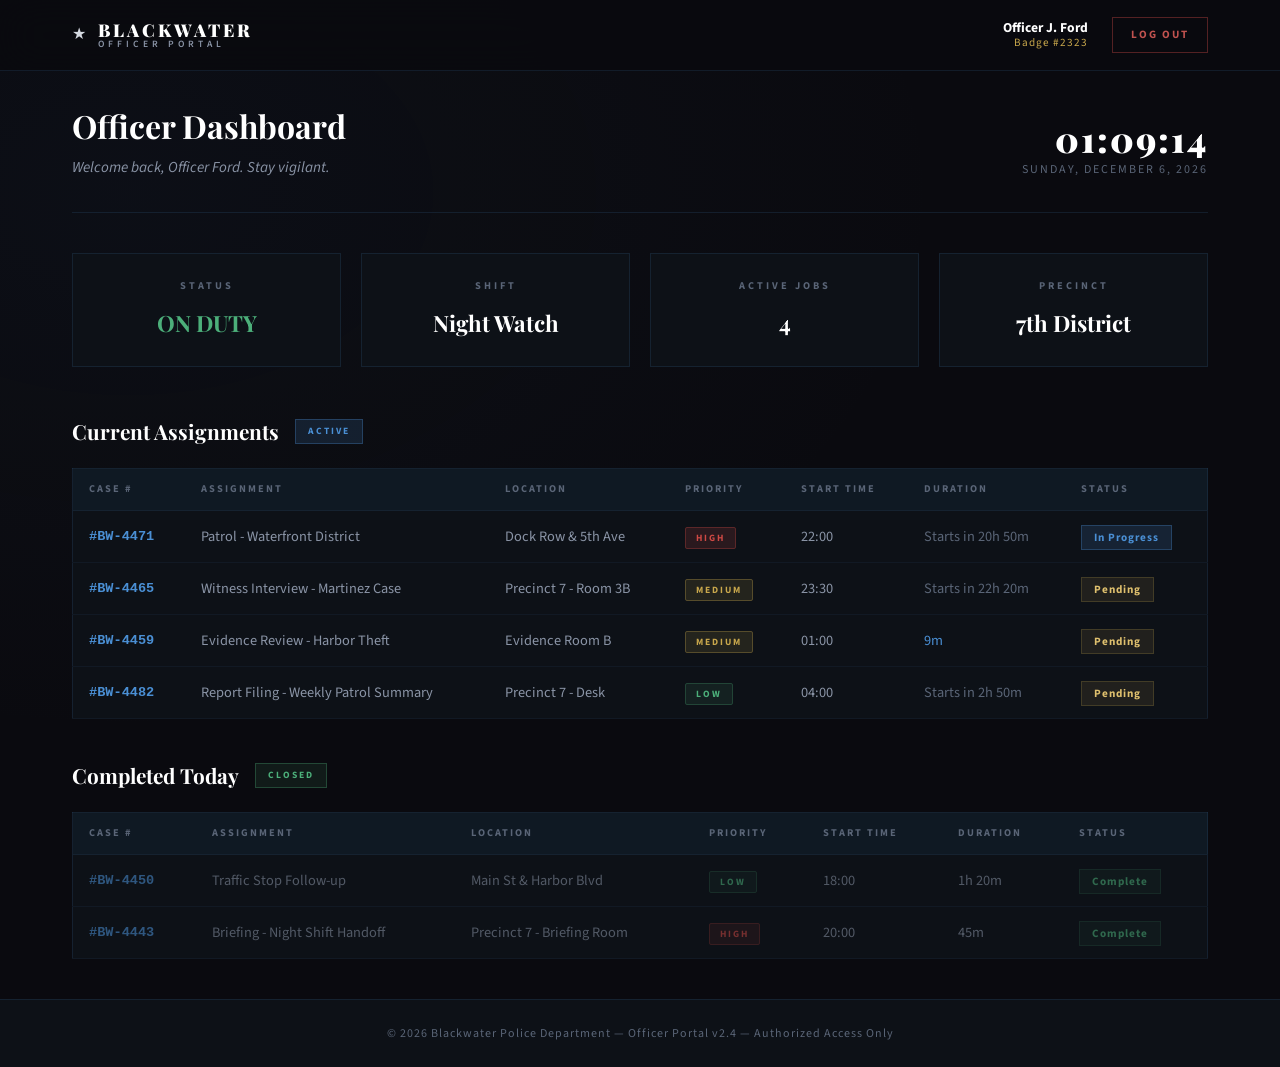
==== dashboard.html @ a2524c4e "Initial commit - Blackwater PD website Noir-themed police department site with officer login portal," ====
<!DOCTYPE html>
<html lang="en">
<head>
  <meta charset="UTF-8">
  <meta name="viewport" content="width=device-width, initial-scale=1.0">
  <title>Officer Portal - Blackwater PD</title>
  <link rel="stylesheet" href="styles.css">
  <link rel="stylesheet" href="dashboard.css">
  <link href="https://fonts.googleapis.com/css2?family=Playfair+Display:wght@400;700;900&family=Source+Sans+Pro:wght@300;400;600;700&display=swap" rel="stylesheet">
</head>
<body>
  <!-- Dashboard Navbar -->
  <nav class="navbar">
    <div class="nav-container">
      <div class="nav-brand">
        <div class="badge-icon">&#9733;</div>
        <div class="brand-text">
          <span class="brand-name">BLACKWATER</span>
          <span class="brand-sub">OFFICER PORTAL</span>
        </div>
      </div>
      <div class="officer-info">
        <div class="officer-details">
          <span class="officer-name">Officer J. Ford</span>
          <span class="officer-badge">Badge #2323</span>
        </div>
        <a href="index.html" class="btn-logout" id="logoutBtn">LOG OUT</a>
      </div>
    </div>
  </nav>

  <!-- Dashboard Content -->
  <main class="dashboard">
    <div class="container">
      <!-- Welcome Header -->
      <div class="dash-header">
        <div class="dash-welcome">
          <h1>Officer Dashboard</h1>
          <p>Welcome back, Officer Ford. Stay vigilant.</p>
        </div>
        <div class="dash-clock">
          <span class="clock-time" id="clockTime">--:--:--</span>
          <span class="clock-date" id="clockDate">Loading...</span>
        </div>
      </div>

      <!-- Status Cards -->
      <div class="status-grid">
        <div class="status-card">
          <div class="status-label">STATUS</div>
          <div class="status-value on-duty">ON DUTY</div>
        </div>
        <div class="status-card">
          <div class="status-label">SHIFT</div>
          <div class="status-value" id="currentShift">Night Watch</div>
        </div>
        <div class="status-card">
          <div class="status-label">ACTIVE JOBS</div>
          <div class="status-value">4</div>
        </div>
        <div class="status-card">
          <div class="status-label">PRECINCT</div>
          <div class="status-value">7th District</div>
        </div>
      </div>

      <!-- Current Jobs Table -->
      <div class="dash-section">
        <div class="section-title">
          <h2>Current Assignments</h2>
          <span class="section-badge">Active</span>
        </div>
        <div class="jobs-table-wrap">
          <table class="jobs-table">
            <thead>
              <tr>
                <th>Case #</th>
                <th>Assignment</th>
                <th>Location</th>
                <th>Priority</th>
                <th>Start Time</th>
                <th>Duration</th>
                <th>Status</th>
              </tr>
            </thead>
            <tbody>
              <tr>
                <td class="case-num">#BW-4471</td>
                <td>Patrol - Waterfront District</td>
                <td>Dock Row & 5th Ave</td>
                <td><span class="priority high">HIGH</span></td>
                <td>22:00</td>
                <td class="duration" data-start="22:00">--</td>
                <td><span class="job-status active">In Progress</span></td>
              </tr>
              <tr>
                <td class="case-num">#BW-4465</td>
                <td>Witness Interview - Martinez Case</td>
                <td>Precinct 7 - Room 3B</td>
                <td><span class="priority medium">MEDIUM</span></td>
                <td>23:30</td>
                <td class="duration" data-start="23:30">--</td>
                <td><span class="job-status pending">Pending</span></td>
              </tr>
              <tr>
                <td class="case-num">#BW-4459</td>
                <td>Evidence Review - Harbor Theft</td>
                <td>Evidence Room B</td>
                <td><span class="priority medium">MEDIUM</span></td>
                <td>01:00</td>
                <td class="duration" data-start="01:00">--</td>
                <td><span class="job-status pending">Pending</span></td>
              </tr>
              <tr>
                <td class="case-num">#BW-4482</td>
                <td>Report Filing - Weekly Patrol Summary</td>
                <td>Precinct 7 - Desk</td>
                <td><span class="priority low">LOW</span></td>
                <td>04:00</td>
                <td class="duration" data-start="04:00">--</td>
                <td><span class="job-status pending">Pending</span></td>
              </tr>
            </tbody>
          </table>
        </div>
      </div>

      <!-- Completed Jobs -->
      <div class="dash-section">
        <div class="section-title">
          <h2>Completed Today</h2>
          <span class="section-badge completed">Closed</span>
        </div>
        <div class="jobs-table-wrap">
          <table class="jobs-table">
            <thead>
              <tr>
                <th>Case #</th>
                <th>Assignment</th>
                <th>Location</th>
                <th>Priority</th>
                <th>Start Time</th>
                <th>Duration</th>
                <th>Status</th>
              </tr>
            </thead>
            <tbody>
              <tr class="completed-row">
                <td class="case-num">#BW-4450</td>
                <td>Traffic Stop Follow-up</td>
                <td>Main St & Harbor Blvd</td>
                <td><span class="priority low">LOW</span></td>
                <td>18:00</td>
                <td>1h 20m</td>
                <td><span class="job-status done">Complete</span></td>
              </tr>
              <tr class="completed-row">
                <td class="case-num">#BW-4443</td>
                <td>Briefing - Night Shift Handoff</td>
                <td>Precinct 7 - Briefing Room</td>
                <td><span class="priority high">HIGH</span></td>
                <td>20:00</td>
                <td>45m</td>
                <td><span class="job-status done">Complete</span></td>
              </tr>
            </tbody>
          </table>
        </div>
      </div>
    </div>
  </main>

  <!-- Footer -->
  <footer class="dash-footer">
    <div class="container">
      <p>&copy; 2026 Blackwater Police Department &mdash; Officer Portal v2.4 &mdash; Authorized Access Only</p>
    </div>
  </footer>

  <script src="dashboard.js"></script>
</body>
</html>
---- styles.css ----
/* ===== CSS Variables ===== */
:root {
  --noir-black: #0a0a0f;
  --noir-dark: #0d1117;
  --noir-navy: #0f1923;
  --noir-blue: #141e2b;
  --noir-steel: #1a2633;
  --noir-slate: #1e2d3d;
  --accent-blue: #2a4a6b;
  --accent-light: #3a6b9f;
  --accent-glow: #4a8fd4;
  --gold: #c9a84c;
  --gold-light: #dfc06e;
  --text-primary: #d4d8e0;
  --text-secondary: #8a94a6;
  --text-muted: #5a6577;
  --border-color: rgba(42, 74, 107, 0.3);
  --shadow: 0 4px 30px rgba(0, 0, 0, 0.5);
  --font-heading: 'Playfair Display', Georgia, serif;
  --font-body: 'Source Sans Pro', -apple-system, sans-serif;
}

/* ===== Reset & Base ===== */
*, *::before, *::after {
  margin: 0;
  padding: 0;
  box-sizing: border-box;
}

html {
  scroll-behavior: smooth;
}

body {
  font-family: var(--font-body);
  background-color: var(--noir-black);
  color: var(--text-primary);
  line-height: 1.6;
  overflow-x: hidden;
}

a {
  text-decoration: none;
  color: inherit;
}

/* ===== Navbar ===== */
.navbar {
  position: fixed;
  top: 0;
  left: 0;
  right: 0;
  z-index: 1000;
  background: rgba(10, 10, 15, 0.92);
  backdrop-filter: blur(20px);
  border-bottom: 1px solid var(--border-color);
  transition: background 0.3s;
}

.nav-container {
  max-width: 1200px;
  margin: 0 auto;
  padding: 0 2rem;
  display: flex;
  align-items: center;
  justify-content: space-between;
  height: 70px;
}

.nav-brand {
  display: flex;
  align-items: center;
  gap: 12px;
}

.badge-icon {
  display: flex;
  align-items: center;
  justify-content: center;
}

.badge-icon img {
  width: 45px;
  height: 50px;
  filter: drop-shadow(0 0 6px rgba(201, 168, 76, 0.4));
}

.brand-text {
  display: flex;
  flex-direction: column;
  line-height: 1.1;
}

.brand-name {
  font-family: var(--font-heading);
  font-weight: 900;
  font-size: 1.1rem;
  letter-spacing: 3px;
  color: #fff;
}

.brand-sub {
  font-size: 0.6rem;
  letter-spacing: 4px;
  color: var(--text-secondary);
  font-weight: 600;
}

.nav-links {
  display: flex;
  list-style: none;
  align-items: center;
  gap: 2rem;
}

.nav-links a {
  font-size: 0.85rem;
  font-weight: 600;
  letter-spacing: 1px;
  text-transform: uppercase;
  color: var(--text-secondary);
  transition: color 0.3s;
  position: relative;
}

.nav-links a::after {
  content: '';
  position: absolute;
  bottom: -4px;
  left: 0;
  width: 0;
  height: 1px;
  background: var(--gold);
  transition: width 0.3s;
}

.nav-links a:hover {
  color: #fff;
}

.nav-links a:hover::after {
  width: 100%;
}

.btn-login {
  background: linear-gradient(135deg, var(--accent-blue), var(--accent-light));
  padding: 8px 20px !important;
  border-radius: 4px;
  color: #fff !important;
  border: 1px solid rgba(74, 143, 212, 0.3);
  transition: all 0.3s !important;
}

.btn-login:hover {
  box-shadow: 0 0 20px rgba(74, 143, 212, 0.3);
  transform: translateY(-1px);
}

.btn-login::after {
  display: none !important;
}

.nav-toggle {
  display: none;
  flex-direction: column;
  gap: 5px;
  background: none;
  border: none;
  cursor: pointer;
  padding: 5px;
}

.nav-toggle span {
  display: block;
  width: 25px;
  height: 2px;
  background: var(--text-primary);
  transition: all 0.3s;
}

/* ===== Hero Section ===== */
.hero {
  position: relative;
  min-height: 100vh;
  display: flex;
  align-items: center;
  justify-content: center;
  text-align: center;
  overflow: hidden;
  background:
    radial-gradient(ellipse at 20% 50%, rgba(42, 74, 107, 0.15) 0%, transparent 50%),
    radial-gradient(ellipse at 80% 50%, rgba(20, 30, 43, 0.4) 0%, transparent 50%),
    linear-gradient(180deg, var(--noir-dark) 0%, var(--noir-navy) 50%, var(--noir-black) 100%);
}

.hero-overlay {
  position: absolute;
  inset: 0;
  background:
    repeating-linear-gradient(
      0deg,
      transparent,
      transparent 2px,
      rgba(0, 0, 0, 0.03) 2px,
      rgba(0, 0, 0, 0.03) 4px
    );
  pointer-events: none;
}

.hero-content {
  position: relative;
  z-index: 1;
  padding: 2rem;
}

.hero-badge {
  display: inline-block;
  font-size: 0.75rem;
  letter-spacing: 6px;
  color: var(--gold);
  border: 1px solid var(--gold);
  padding: 6px 20px;
  margin-bottom: 2rem;
  font-weight: 600;
}

.hero h1 {
  font-family: var(--font-heading);
  font-size: clamp(3rem, 8vw, 6rem);
  font-weight: 900;
  line-height: 1;
  letter-spacing: 6px;
  color: #fff;
  margin-bottom: 1.5rem;
  text-shadow: 0 2px 40px rgba(0, 0, 0, 0.5);
}

.hero h1 span {
  display: block;
  font-size: 0.35em;
  letter-spacing: 12px;
  color: var(--text-secondary);
  font-weight: 400;
  margin-top: 0.5rem;
}

.hero-tagline {
  font-size: 1.1rem;
  color: var(--text-secondary);
  max-width: 500px;
  margin: 0 auto 2rem;
  font-style: italic;
  font-weight: 300;
}

.hero-divider {
  width: 60px;
  height: 1px;
  background: var(--gold);
  margin: 0 auto 2rem;
}

.btn-primary {
  display: inline-block;
  padding: 12px 36px;
  background: transparent;
  border: 1px solid var(--gold);
  color: var(--gold);
  font-size: 0.8rem;
  font-weight: 700;
  letter-spacing: 3px;
  text-transform: uppercase;
  transition: all 0.3s;
  cursor: pointer;
  font-family: var(--font-body);
}

.btn-primary:hover {
  background: var(--gold);
  color: var(--noir-black);
  box-shadow: 0 0 30px rgba(201, 168, 76, 0.2);
}

.hero-scroll {
  position: absolute;
  bottom: 2rem;
  left: 50%;
  transform: translateX(-50%);
  display: flex;
  flex-direction: column;
  align-items: center;
  gap: 8px;
  color: var(--text-muted);
  font-size: 0.7rem;
  letter-spacing: 3px;
  text-transform: uppercase;
}

.scroll-line {
  width: 1px;
  height: 40px;
  background: linear-gradient(to bottom, var(--text-muted), transparent);
  animation: scrollPulse 2s ease-in-out infinite;
}

@keyframes scrollPulse {
  0%, 100% { opacity: 0.3; }
  50% { opacity: 1; }
}

/* ===== Sections ===== */
.section {
  padding: 100px 0;
}

.container {
  max-width: 1200px;
  margin: 0 auto;
  padding: 0 2rem;
}

.section-header {
  text-align: center;
  margin-bottom: 60px;
}

.section-tag {
  font-size: 0.7rem;
  letter-spacing: 5px;
  color: var(--gold);
  font-weight: 700;
  display: block;
  margin-bottom: 1rem;
}

.section-header h2 {
  font-family: var(--font-heading);
  font-size: 2.5rem;
  color: #fff;
  font-weight: 700;
  margin-bottom: 1rem;
}

.header-line {
  width: 40px;
  height: 2px;
  background: var(--gold);
  margin: 0 auto;
}

/* ===== About Section ===== */
.about {
  background: var(--noir-dark);
}

.about-grid {
  display: grid;
  grid-template-columns: repeat(3, 1fr);
  gap: 2rem;
  margin-bottom: 60px;
}

.about-card {
  background: var(--noir-navy);
  border: 1px solid var(--border-color);
  padding: 2.5rem;
  text-align: center;
  transition: all 0.4s;
  position: relative;
  overflow: hidden;
}

.about-card::before {
  content: '';
  position: absolute;
  top: 0;
  left: 0;
  right: 0;
  height: 2px;
  background: linear-gradient(90deg, transparent, var(--gold), transparent);
  opacity: 0;
  transition: opacity 0.4s;
}

.about-card:hover {
  transform: translateY(-4px);
  border-color: rgba(201, 168, 76, 0.2);
}

.about-card:hover::before {
  opacity: 1;
}

.card-icon {
  font-size: 2.5rem;
  color: var(--gold);
  margin-bottom: 1.5rem;
}

.about-card h3 {
  font-family: var(--font-heading);
  font-size: 1.3rem;
  color: #fff;
  margin-bottom: 1rem;
}

.about-card p {
  color: var(--text-secondary);
  font-size: 0.95rem;
  line-height: 1.7;
}

.stats-row {
  display: grid;
  grid-template-columns: repeat(4, 1fr);
  gap: 2rem;
  padding: 3rem;
  background: var(--noir-navy);
  border: 1px solid var(--border-color);
}

.stat {
  text-align: center;
}

.stat-number {
  display: block;
  font-family: var(--font-heading);
  font-size: 2.5rem;
  font-weight: 900;
  color: var(--gold);
  line-height: 1;
  margin-bottom: 0.5rem;
}

.stat-label {
  font-size: 0.8rem;
  letter-spacing: 2px;
  text-transform: uppercase;
  color: var(--text-secondary);
}

/* ===== Departments Section ===== */
.departments {
  background: var(--noir-black);
}

.dept-grid {
  display: grid;
  grid-template-columns: repeat(3, 1fr);
  gap: 1.5rem;
}

.dept-card {
  background: var(--noir-dark);
  border: 1px solid var(--border-color);
  padding: 2.5rem;
  transition: all 0.4s;
  position: relative;
}

.dept-card::after {
  content: '';
  position: absolute;
  bottom: 0;
  left: 0;
  right: 0;
  height: 2px;
  background: linear-gradient(90deg, var(--accent-blue), var(--accent-light));
  transform: scaleX(0);
  transition: transform 0.4s;
}

.dept-card:hover {
  border-color: var(--accent-blue);
  transform: translateY(-2px);
}

.dept-card:hover::after {
  transform: scaleX(1);
}

.dept-number {
  font-family: var(--font-heading);
  font-size: 3rem;
  font-weight: 900;
  color: rgba(42, 74, 107, 0.25);
  line-height: 1;
  margin-bottom: 1rem;
}

.dept-card h3 {
  font-family: var(--font-heading);
  font-size: 1.2rem;
  color: #fff;
  margin-bottom: 0.75rem;
}

.dept-card p {
  color: var(--text-secondary);
  font-size: 0.9rem;
  line-height: 1.6;
}

/* ===== News Section ===== */
.news {
  background: var(--noir-dark);
}

.news-grid {
  display: grid;
  grid-template-columns: 1fr 1fr;
  gap: 1.5rem;
}

.news-card {
  background: var(--noir-navy);
  border: 1px solid var(--border-color);
  padding: 2rem;
  transition: all 0.3s;
}

.news-card:hover {
  border-color: rgba(201, 168, 76, 0.2);
}

.news-card.featured {
  grid-row: 1 / 3;
  display: flex;
  flex-direction: column;
  justify-content: center;
  padding: 3rem;
  border-left: 3px solid var(--gold);
}

.news-date {
  font-size: 0.7rem;
  letter-spacing: 3px;
  color: var(--gold);
  font-weight: 700;
  margin-bottom: 1rem;
}

.news-card h3 {
  font-family: var(--font-heading);
  font-size: 1.3rem;
  color: #fff;
  margin-bottom: 1rem;
  line-height: 1.4;
}

.news-card.featured h3 {
  font-size: 1.6rem;
}

.news-card p {
  color: var(--text-secondary);
  font-size: 0.9rem;
  line-height: 1.7;
  margin-bottom: 1.5rem;
}

.news-link {
  font-size: 0.8rem;
  font-weight: 700;
  letter-spacing: 1px;
  color: var(--gold);
  transition: color 0.3s;
}

.news-link:hover {
  color: var(--gold-light);
}

/* ===== Contact Section ===== */
.contact {
  background: var(--noir-black);
}

.contact-grid {
  display: grid;
  grid-template-columns: 1fr 1fr;
  gap: 4rem;
}

.contact-item {
  margin-bottom: 2rem;
}

.contact-item h4 {
  font-size: 0.75rem;
  letter-spacing: 3px;
  text-transform: uppercase;
  color: var(--gold);
  margin-bottom: 0.5rem;
  font-weight: 700;
}

.contact-item p {
  color: var(--text-secondary);
  font-size: 1rem;
  line-height: 1.6;
}

.emergency-number {
  font-family: var(--font-heading);
  font-size: 3rem !important;
  font-weight: 900;
  color: #fff !important;
  letter-spacing: 4px;
}

.contact-form .form-group {
  margin-bottom: 1rem;
}

.contact-form input,
.contact-form select,
.contact-form textarea {
  width: 100%;
  padding: 14px 16px;
  background: var(--noir-dark);
  border: 1px solid var(--border-color);
  color: var(--text-primary);
  font-family: var(--font-body);
  font-size: 0.95rem;
  transition: border-color 0.3s;
  outline: none;
}

.contact-form input::placeholder,
.contact-form textarea::placeholder {
  color: var(--text-muted);
}

.contact-form input:focus,
.contact-form select:focus,
.contact-form textarea:focus {
  border-color: var(--accent-light);
}

.contact-form select {
  appearance: none;
  cursor: pointer;
}

.contact-form textarea {
  resize: vertical;
}

.contact-form .btn-primary {
  width: 100%;
  border: none;
  background: linear-gradient(135deg, var(--accent-blue), var(--accent-light));
  color: #fff;
  padding: 14px;
  cursor: pointer;
}

.contact-form .btn-primary:hover {
  box-shadow: 0 0 30px rgba(42, 74, 107, 0.4);
}

/* ===== Footer ===== */
.footer {
  background: var(--noir-dark);
  border-top: 1px solid var(--border-color);
  padding: 60px 0 30px;
}

.footer-grid {
  display: grid;
  grid-template-columns: 2fr 1fr 1fr;
  gap: 4rem;
  margin-bottom: 3rem;
}

.footer-brand h3 {
  font-family: var(--font-heading);
  font-size: 1.2rem;
  color: #fff;
  letter-spacing: 3px;
  margin: 1rem 0 0.5rem;
}

.footer-brand p {
  color: var(--text-secondary);
  font-size: 0.9rem;
}

.footer-links h4 {
  font-size: 0.75rem;
  letter-spacing: 3px;
  text-transform: uppercase;
  color: var(--gold);
  margin-bottom: 1.5rem;
  font-weight: 700;
}

.footer-links a {
  display: block;
  color: var(--text-secondary);
  font-size: 0.9rem;
  padding: 4px 0;
  transition: color 0.3s;
}

.footer-links a:hover {
  color: #fff;
}

.footer-socials {
  text-align: center;
  padding: 2rem 0 1rem;
}

.footer-socials h4 {
  font-family: var(--font-heading);
  color: var(--gold);
  text-transform: uppercase;
  letter-spacing: 3px;
  font-size: 0.85rem;
  margin-bottom: 1rem;
}

.social-links {
  display: flex;
  justify-content: center;
  gap: 1.5rem;
}

.social-link {
  display: flex;
  align-items: center;
  gap: 0.5rem;
  color: var(--text-secondary);
  padding: 0.6rem 1.2rem;
  border: 1px solid var(--border-color);
  border-radius: 4px;
  transition: all 0.3s ease;
  font-size: 0.9rem;
}

.social-link:hover {
  color: var(--gold);
  border-color: var(--gold);
  background: rgba(201, 168, 76, 0.05);
  box-shadow: 0 0 15px rgba(201, 168, 76, 0.1);
}

.social-link svg {
  flex-shrink: 0;
}

.footer-bottom {
  border-top: 1px solid var(--border-color);
  padding-top: 1.5rem;
  text-align: center;
  color: var(--text-muted);
  font-size: 0.8rem;
}

/* ===== Login Modal ===== */
.modal-overlay {
  position: fixed;
  inset: 0;
  background: rgba(0, 0, 0, 0.85);
  backdrop-filter: blur(10px);
  z-index: 2000;
  display: flex;
  align-items: center;
  justify-content: center;
  opacity: 0;
  visibility: hidden;
  transition: all 0.4s;
}

.modal-overlay.active {
  opacity: 1;
  visibility: visible;
}

.modal {
  background: var(--noir-dark);
  border: 1px solid var(--border-color);
  width: 90%;
  max-width: 420px;
  padding: 3rem;
  position: relative;
  transform: translateY(20px);
  transition: transform 0.4s;
  box-shadow: 0 20px 60px rgba(0, 0, 0, 0.6);
}

.modal-overlay.active .modal {
  transform: translateY(0);
}

.modal-close {
  position: absolute;
  top: 1rem;
  right: 1.5rem;
  background: none;
  border: none;
  color: var(--text-muted);
  font-size: 1.5rem;
  cursor: pointer;
  transition: color 0.3s;
  line-height: 1;
}

.modal-close:hover {
  color: #fff;
}

.modal-header {
  text-align: center;
  margin-bottom: 2rem;
}

.modal-badge {
  font-size: 2.5rem;
  color: var(--gold);
  margin-bottom: 1rem;
  text-shadow: 0 0 20px rgba(201, 168, 76, 0.3);
}

.modal-header h2 {
  font-family: var(--font-heading);
  font-size: 1.5rem;
  letter-spacing: 4px;
  color: #fff;
  margin-bottom: 0.5rem;
}

.modal-header p {
  font-size: 0.8rem;
  color: var(--text-muted);
  letter-spacing: 2px;
  text-transform: uppercase;
}

.login-form .form-group {
  margin-bottom: 1.25rem;
}

.login-form label {
  display: block;
  font-size: 0.75rem;
  letter-spacing: 2px;
  text-transform: uppercase;
  color: var(--text-secondary);
  margin-bottom: 0.5rem;
  font-weight: 600;
}

.login-form input[type="text"],
.login-form input[type="password"] {
  width: 100%;
  padding: 14px 16px;
  background: var(--noir-navy);
  border: 1px solid var(--border-color);
  color: var(--text-primary);
  font-family: var(--font-body);
  font-size: 0.95rem;
  transition: border-color 0.3s;
  outline: none;
}

.login-form input:focus {
  border-color: var(--accent-light);
  box-shadow: 0 0 0 3px rgba(58, 107, 159, 0.1);
}

.login-form input::placeholder {
  color: var(--text-muted);
}

.form-check {
  display: flex;
  align-items: center;
  gap: 8px;
  margin-bottom: 1.5rem;
}

.form-check input[type="checkbox"] {
  accent-color: var(--accent-light);
  width: 16px;
  height: 16px;
}

.form-check label {
  font-size: 0.85rem;
  color: var(--text-secondary);
  cursor: pointer;
}

.btn-login-submit {
  width: 100%;
  padding: 14px;
  background: linear-gradient(135deg, var(--accent-blue), var(--accent-light));
  border: none;
  color: #fff;
  font-family: var(--font-body);
  font-size: 0.85rem;
  font-weight: 700;
  letter-spacing: 3px;
  cursor: pointer;
  transition: all 0.3s;
}

.btn-login-submit:hover {
  box-shadow: 0 0 30px rgba(42, 74, 107, 0.5);
  transform: translateY(-1px);
}

.login-footer {
  display: flex;
  justify-content: space-between;
  margin-top: 1.5rem;
}

.login-footer a {
  font-size: 0.8rem;
  color: var(--text-muted);
  transition: color 0.3s;
}

.login-footer a:hover {
  color: var(--accent-glow);
}

.modal-warning {
  margin-top: 2rem;
  padding-top: 1.5rem;
  border-top: 1px solid var(--border-color);
  text-align: center;
  font-size: 0.65rem;
  letter-spacing: 2px;
  color: var(--text-muted);
  text-transform: uppercase;
}

/* ===== Responsive ===== */
@media (max-width: 968px) {
  .nav-links {
    display: none;
    position: absolute;
    top: 70px;
    left: 0;
    right: 0;
    flex-direction: column;
    background: rgba(10, 10, 15, 0.98);
    padding: 2rem;
    gap: 1rem;
    border-bottom: 1px solid var(--border-color);
  }

  .nav-links.active {
    display: flex;
  }

  .nav-toggle {
    display: flex;
  }

  .about-grid {
    grid-template-columns: 1fr;
  }

  .stats-row {
    grid-template-columns: repeat(2, 1fr);
  }

  .dept-grid {
    grid-template-columns: 1fr;
  }

  .news-grid {
    grid-template-columns: 1fr;
  }

  .news-card.featured {
    grid-row: auto;
  }

  .contact-grid {
    grid-template-columns: 1fr;
    gap: 3rem;
  }

  .footer-grid {
    grid-template-columns: 1fr;
    gap: 2rem;
  }
}

@media (max-width: 600px) {
  .hero h1 {
    font-size: 2.5rem;
  }

  .stats-row {
    grid-template-columns: 1fr 1fr;
    padding: 2rem 1rem;
  }

  .modal {
    padding: 2rem 1.5rem;
  }
}
---- dashboard.css ----
/* ===== Dashboard Layout ===== */
.dashboard {
  padding-top: 100px;
  min-height: calc(100vh - 60px);
  background:
    radial-gradient(ellipse at 10% 20%, rgba(42, 74, 107, 0.08) 0%, transparent 50%),
    var(--noir-black);
}

/* ===== Officer Nav Info ===== */
.officer-info {
  display: flex;
  align-items: center;
  gap: 1.5rem;
}

.officer-details {
  display: flex;
  flex-direction: column;
  text-align: right;
  line-height: 1.2;
}

.officer-name {
  font-weight: 700;
  font-size: 0.85rem;
  color: #fff;
}

.officer-badge {
  font-size: 0.7rem;
  color: var(--gold);
  letter-spacing: 1px;
}

.btn-logout {
  padding: 8px 18px;
  background: transparent;
  border: 1px solid rgba(159, 58, 58, 0.5);
  color: #c0524f;
  font-size: 0.7rem;
  font-weight: 700;
  letter-spacing: 2px;
  transition: all 0.3s;
}

.btn-logout:hover {
  background: rgba(159, 58, 58, 0.15);
  border-color: #c0524f;
}

/* ===== Dashboard Header ===== */
.dash-header {
  display: flex;
  justify-content: space-between;
  align-items: flex-end;
  margin-bottom: 2.5rem;
  padding-bottom: 2rem;
  border-bottom: 1px solid var(--border-color);
}

.dash-welcome h1 {
  font-family: var(--font-heading);
  font-size: 2rem;
  color: #fff;
  margin-bottom: 0.25rem;
}

.dash-welcome p {
  color: var(--text-secondary);
  font-size: 0.95rem;
  font-style: italic;
}

.dash-clock {
  display: flex;
  flex-direction: column;
  align-items: flex-end;
}

.clock-time {
  font-family: var(--font-heading);
  font-size: 2.2rem;
  font-weight: 900;
  color: #fff;
  letter-spacing: 2px;
  line-height: 1;
}

.clock-date {
  font-size: 0.75rem;
  color: var(--text-muted);
  letter-spacing: 2px;
  text-transform: uppercase;
  margin-top: 4px;
}

/* ===== Status Cards ===== */
.status-grid {
  display: grid;
  grid-template-columns: repeat(4, 1fr);
  gap: 1.25rem;
  margin-bottom: 3rem;
}

.status-card {
  background: var(--noir-dark);
  border: 1px solid var(--border-color);
  padding: 1.5rem;
  text-align: center;
}

.status-label {
  font-size: 0.65rem;
  letter-spacing: 3px;
  color: var(--text-muted);
  margin-bottom: 0.75rem;
  font-weight: 700;
}

.status-value {
  font-family: var(--font-heading);
  font-size: 1.4rem;
  font-weight: 700;
  color: #fff;
}

.status-value.on-duty {
  color: #4caf7a;
}

/* ===== Dashboard Sections ===== */
.dash-section {
  margin-bottom: 2.5rem;
}

.section-title {
  display: flex;
  align-items: center;
  gap: 1rem;
  margin-bottom: 1.25rem;
}

.section-title h2 {
  font-family: var(--font-heading);
  font-size: 1.3rem;
  color: #fff;
}

.section-badge {
  font-size: 0.6rem;
  font-weight: 700;
  letter-spacing: 2px;
  text-transform: uppercase;
  padding: 4px 12px;
  background: rgba(74, 143, 212, 0.15);
  color: var(--accent-glow);
  border: 1px solid rgba(74, 143, 212, 0.3);
}

.section-badge.completed {
  background: rgba(76, 175, 122, 0.1);
  color: #4caf7a;
  border-color: rgba(76, 175, 122, 0.3);
}

/* ===== Jobs Table ===== */
.jobs-table-wrap {
  overflow-x: auto;
}

.jobs-table {
  width: 100%;
  border-collapse: collapse;
  background: var(--noir-dark);
  border: 1px solid var(--border-color);
}

.jobs-table thead {
  background: var(--noir-navy);
}

.jobs-table th {
  padding: 12px 16px;
  text-align: left;
  font-size: 0.65rem;
  font-weight: 700;
  letter-spacing: 2px;
  text-transform: uppercase;
  color: var(--text-muted);
  border-bottom: 1px solid var(--border-color);
}

.jobs-table td {
  padding: 14px 16px;
  font-size: 0.9rem;
  color: var(--text-secondary);
  border-bottom: 1px solid rgba(42, 74, 107, 0.15);
}

.jobs-table tbody tr {
  transition: background 0.2s;
}

.jobs-table tbody tr:hover {
  background: rgba(42, 74, 107, 0.1);
}

.case-num {
  font-weight: 700;
  color: var(--accent-glow) !important;
  font-family: monospace;
  font-size: 0.85rem !important;
}

.completed-row {
  opacity: 0.55;
}

.completed-row:hover {
  opacity: 0.8;
}

/* ===== Priority Badges ===== */
.priority {
  font-size: 0.6rem;
  font-weight: 700;
  letter-spacing: 2px;
  padding: 3px 10px;
  border-radius: 2px;
}

.priority.high {
  background: rgba(207, 73, 68, 0.15);
  color: #cf4944;
  border: 1px solid rgba(207, 73, 68, 0.3);
}

.priority.medium {
  background: rgba(201, 168, 76, 0.12);
  color: var(--gold);
  border: 1px solid rgba(201, 168, 76, 0.3);
}

.priority.low {
  background: rgba(76, 175, 122, 0.1);
  color: #4caf7a;
  border: 1px solid rgba(76, 175, 122, 0.25);
}

/* ===== Job Status ===== */
.job-status {
  font-size: 0.7rem;
  font-weight: 700;
  letter-spacing: 1px;
  padding: 4px 12px;
}

.job-status.active {
  background: rgba(74, 143, 212, 0.15);
  color: var(--accent-glow);
  border: 1px solid rgba(74, 143, 212, 0.3);
}

.job-status.pending {
  background: rgba(201, 168, 76, 0.1);
  color: var(--gold-light);
  border: 1px solid rgba(201, 168, 76, 0.2);
}

.job-status.done {
  background: rgba(76, 175, 122, 0.1);
  color: #4caf7a;
  border: 1px solid rgba(76, 175, 122, 0.2);
}

/* ===== Dashboard Footer ===== */
.dash-footer {
  background: var(--noir-dark);
  border-top: 1px solid var(--border-color);
  padding: 1.5rem 0;
  text-align: center;
  color: var(--text-muted);
  font-size: 0.75rem;
  letter-spacing: 1px;
}

/* ===== Responsive ===== */
@media (max-width: 968px) {
  .status-grid {
    grid-template-columns: repeat(2, 1fr);
  }

  .dash-header {
    flex-direction: column;
    align-items: flex-start;
    gap: 1.5rem;
  }

  .dash-clock {
    align-items: flex-start;
  }

  .officer-info {
    gap: 1rem;
  }

  .officer-details {
    display: none;
  }
}

@media (max-width: 600px) {
  .status-grid {
    grid-template-columns: 1fr;
  }

  .dashboard {
    padding-top: 85px;
  }
}
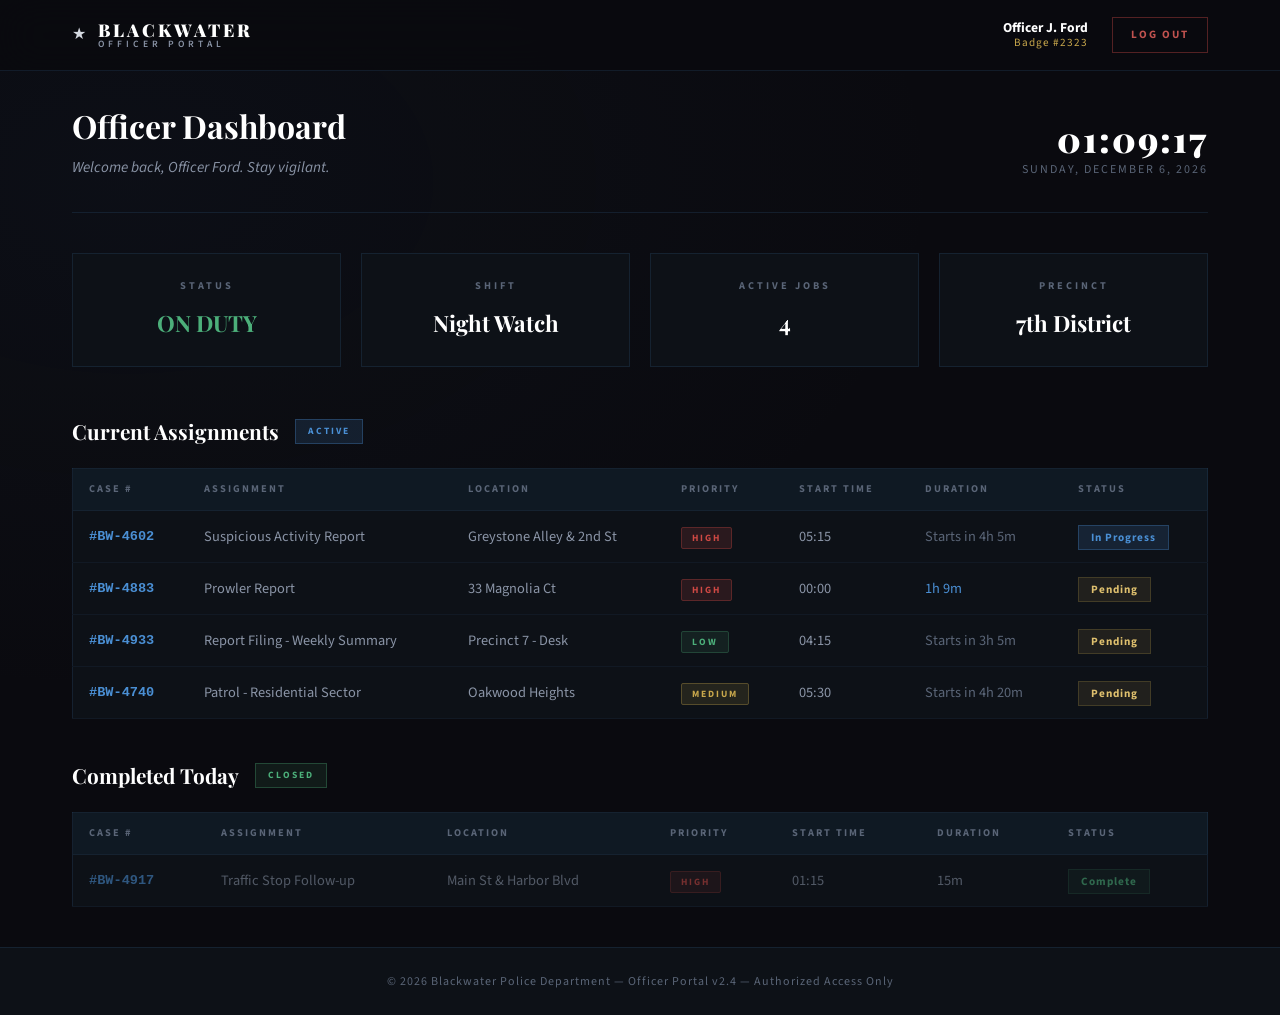
==== commit 7d2a1ffb: "Add dynamic shift-based assignment generation Dashboard now generates random assignments from shift-" ====
--- a/dashboard.html
+++ b/dashboard.html
@@ -56,7 +56,7 @@
         </div>
         <div class="status-card">
           <div class="status-label">ACTIVE JOBS</div>
-          <div class="status-value">4</div>
+          <div class="status-value" id="activeJobCount">4</div>
         </div>
         <div class="status-card">
           <div class="status-label">PRECINCT</div>
@@ -83,43 +83,7 @@
                 <th>Status</th>
               </tr>
             </thead>
-            <tbody>
-              <tr>
-                <td class="case-num">#BW-4471</td>
-                <td>Patrol - Waterfront District</td>
-                <td>Dock Row & 5th Ave</td>
-                <td><span class="priority high">HIGH</span></td>
-                <td>22:00</td>
-                <td class="duration" data-start="22:00">--</td>
-                <td><span class="job-status active">In Progress</span></td>
-              </tr>
-              <tr>
-                <td class="case-num">#BW-4465</td>
-                <td>Witness Interview - Martinez Case</td>
-                <td>Precinct 7 - Room 3B</td>
-                <td><span class="priority medium">MEDIUM</span></td>
-                <td>23:30</td>
-                <td class="duration" data-start="23:30">--</td>
-                <td><span class="job-status pending">Pending</span></td>
-              </tr>
-              <tr>
-                <td class="case-num">#BW-4459</td>
-                <td>Evidence Review - Harbor Theft</td>
-                <td>Evidence Room B</td>
-                <td><span class="priority medium">MEDIUM</span></td>
-                <td>01:00</td>
-                <td class="duration" data-start="01:00">--</td>
-                <td><span class="job-status pending">Pending</span></td>
-              </tr>
-              <tr>
-                <td class="case-num">#BW-4482</td>
-                <td>Report Filing - Weekly Patrol Summary</td>
-                <td>Precinct 7 - Desk</td>
-                <td><span class="priority low">LOW</span></td>
-                <td>04:00</td>
-                <td class="duration" data-start="04:00">--</td>
-                <td><span class="job-status pending">Pending</span></td>
-              </tr>
+            <tbody id="activeJobsBody">
             </tbody>
           </table>
         </div>
@@ -144,25 +108,7 @@
                 <th>Status</th>
               </tr>
             </thead>
-            <tbody>
-              <tr class="completed-row">
-                <td class="case-num">#BW-4450</td>
-                <td>Traffic Stop Follow-up</td>
-                <td>Main St & Harbor Blvd</td>
-                <td><span class="priority low">LOW</span></td>
-                <td>18:00</td>
-                <td>1h 20m</td>
-                <td><span class="job-status done">Complete</span></td>
-              </tr>
-              <tr class="completed-row">
-                <td class="case-num">#BW-4443</td>
-                <td>Briefing - Night Shift Handoff</td>
-                <td>Precinct 7 - Briefing Room</td>
-                <td><span class="priority high">HIGH</span></td>
-                <td>20:00</td>
-                <td>45m</td>
-                <td><span class="job-status done">Complete</span></td>
-              </tr>
+            <tbody id="completedJobsBody">
             </tbody>
           </table>
         </div>
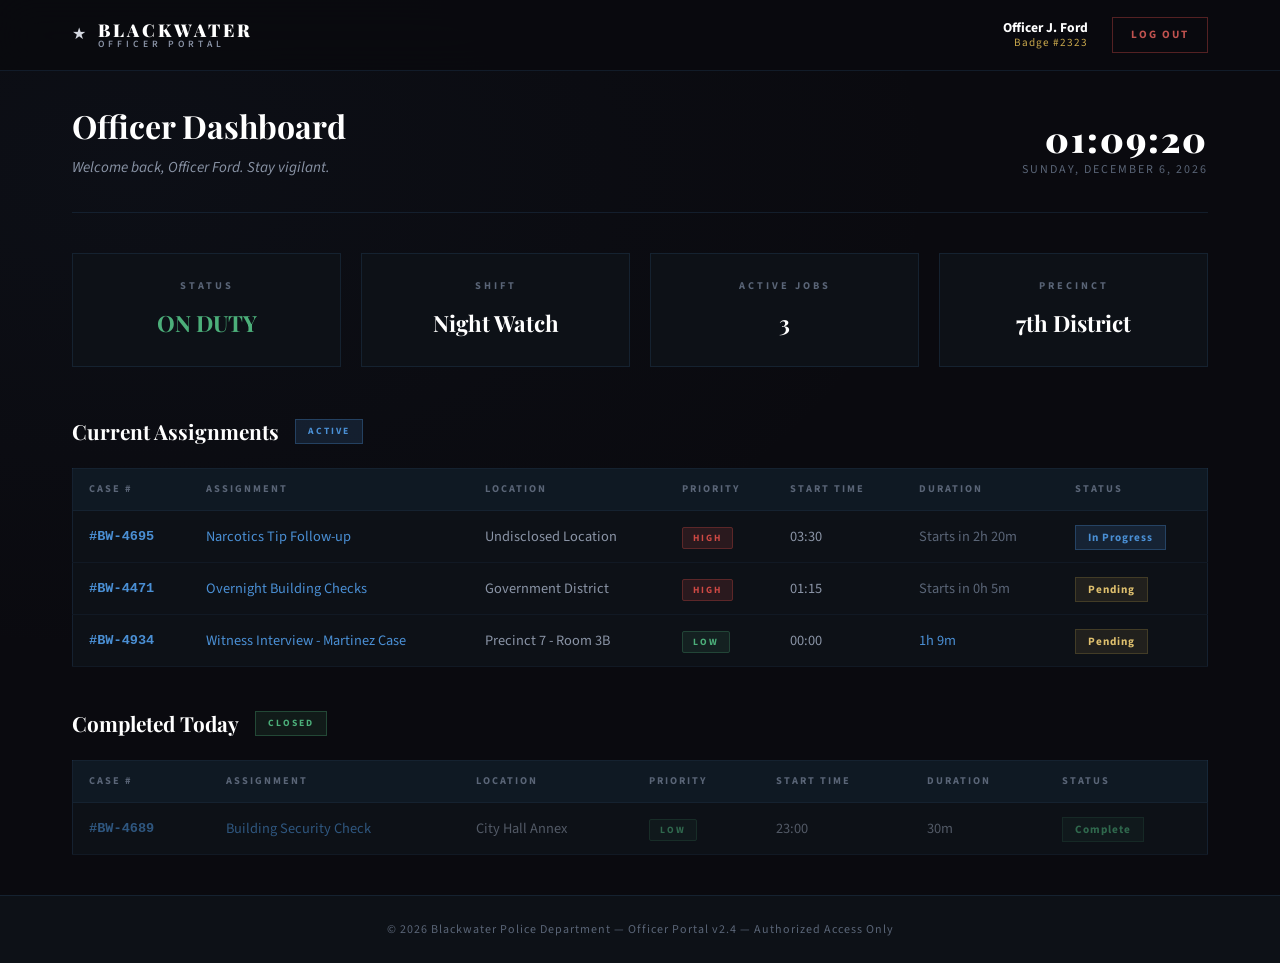
==== commit deb6a327: "Add clickable case reports with incident writeups Case numbers and assignment names are now clickabl" ====
--- a/dashboard.html
+++ b/dashboard.html
@@ -123,6 +123,46 @@
     </div>
   </footer>
 
+  <!-- Case Detail Modal -->
+  <div class="case-modal-overlay" id="caseModal">
+    <div class="case-modal">
+      <div class="case-modal-header">
+        <div>
+          <span class="case-modal-num" id="modalCaseNum">#BW-0000</span>
+          <span class="case-modal-priority" id="modalPriority">HIGH</span>
+        </div>
+        <button class="case-modal-close" id="modalClose">&times;</button>
+      </div>
+      <h2 class="case-modal-title" id="modalTitle">Assignment Title</h2>
+      <div class="case-modal-meta">
+        <div class="meta-item">
+          <span class="meta-label">LOCATION</span>
+          <span class="meta-value" id="modalLocation">--</span>
+        </div>
+        <div class="meta-item">
+          <span class="meta-label">STATUS</span>
+          <span class="meta-value" id="modalStatus">--</span>
+        </div>
+        <div class="meta-item">
+          <span class="meta-label">START TIME</span>
+          <span class="meta-value" id="modalTime">--</span>
+        </div>
+      </div>
+      <div class="case-modal-section">
+        <h3>Incident Report</h3>
+        <p id="modalReport">--</p>
+      </div>
+      <div class="case-modal-section" id="modalResolutionSection">
+        <h3>Resolution</h3>
+        <p id="modalResolution">--</p>
+      </div>
+      <div class="case-modal-section">
+        <h3>Assigned Officer</h3>
+        <p>Officer J. Ford — Badge #2323 — Precinct 7</p>
+      </div>
+    </div>
+  </div>
+
   <script src="dashboard.js"></script>
 </body>
 </html>
--- a/dashboard.css
+++ b/dashboard.css
@@ -285,6 +285,179 @@
   letter-spacing: 1px;
 }
 
+/* ===== Clickable Case Links ===== */
+.case-link {
+  color: var(--accent-glow);
+  cursor: pointer;
+  text-decoration: none;
+  transition: color 0.2s, text-shadow 0.2s;
+}
+
+.case-link:hover {
+  color: #7bbcff;
+  text-shadow: 0 0 8px rgba(74, 143, 212, 0.4);
+  text-decoration: underline;
+}
+
+/* ===== Case Detail Modal ===== */
+.case-modal-overlay {
+  position: fixed;
+  inset: 0;
+  background: rgba(0, 0, 0, 0.85);
+  backdrop-filter: blur(4px);
+  display: none;
+  justify-content: center;
+  align-items: center;
+  z-index: 9000;
+  padding: 2rem;
+}
+
+.case-modal-overlay.active {
+  display: flex;
+}
+
+.case-modal {
+  background: var(--noir-dark);
+  border: 1px solid var(--border-color);
+  max-width: 640px;
+  width: 100%;
+  max-height: 85vh;
+  overflow-y: auto;
+  padding: 2rem;
+  position: relative;
+  animation: modalSlide 0.3s ease;
+}
+
+@keyframes modalSlide {
+  from { opacity: 0; transform: translateY(20px); }
+  to { opacity: 1; transform: translateY(0); }
+}
+
+.case-modal-header {
+  display: flex;
+  justify-content: space-between;
+  align-items: center;
+  margin-bottom: 1rem;
+}
+
+.case-modal-num {
+  font-family: monospace;
+  font-size: 0.85rem;
+  font-weight: 700;
+  color: var(--accent-glow);
+  margin-right: 0.75rem;
+}
+
+.case-modal-priority {
+  font-size: 0.6rem;
+  font-weight: 700;
+  letter-spacing: 2px;
+  padding: 3px 10px;
+  border-radius: 2px;
+}
+
+.case-modal-priority.high {
+  background: rgba(207, 73, 68, 0.15);
+  color: #cf4944;
+  border: 1px solid rgba(207, 73, 68, 0.3);
+}
+
+.case-modal-priority.medium {
+  background: rgba(201, 168, 76, 0.12);
+  color: var(--gold);
+  border: 1px solid rgba(201, 168, 76, 0.3);
+}
+
+.case-modal-priority.low {
+  background: rgba(76, 175, 122, 0.1);
+  color: #4caf7a;
+  border: 1px solid rgba(76, 175, 122, 0.25);
+}
+
+.case-modal-close {
+  background: none;
+  border: 1px solid var(--border-color);
+  color: var(--text-muted);
+  font-size: 1.5rem;
+  width: 36px;
+  height: 36px;
+  cursor: pointer;
+  display: flex;
+  align-items: center;
+  justify-content: center;
+  transition: all 0.2s;
+}
+
+.case-modal-close:hover {
+  color: #fff;
+  border-color: var(--text-secondary);
+}
+
+.case-modal-title {
+  font-family: var(--font-heading);
+  font-size: 1.4rem;
+  color: #fff;
+  margin-bottom: 1.5rem;
+  padding-bottom: 1rem;
+  border-bottom: 1px solid var(--border-color);
+}
+
+.case-modal-meta {
+  display: grid;
+  grid-template-columns: repeat(3, 1fr);
+  gap: 1rem;
+  margin-bottom: 1.5rem;
+  padding-bottom: 1.5rem;
+  border-bottom: 1px solid var(--border-color);
+}
+
+.meta-item {
+  display: flex;
+  flex-direction: column;
+  gap: 0.35rem;
+}
+
+.meta-label {
+  font-size: 0.6rem;
+  font-weight: 700;
+  letter-spacing: 2px;
+  color: var(--text-muted);
+}
+
+.meta-value {
+  font-size: 0.9rem;
+  color: var(--text-secondary);
+}
+
+.case-modal-section {
+  margin-bottom: 1.5rem;
+}
+
+.case-modal-section h3 {
+  font-family: var(--font-heading);
+  font-size: 0.85rem;
+  color: var(--gold);
+  text-transform: uppercase;
+  letter-spacing: 2px;
+  margin-bottom: 0.75rem;
+}
+
+.case-modal-section p {
+  font-size: 0.9rem;
+  color: var(--text-secondary);
+  line-height: 1.7;
+}
+
+@media (max-width: 600px) {
+  .case-modal-meta {
+    grid-template-columns: 1fr;
+  }
+
+  .case-modal {
+    padding: 1.5rem;
+  }
+}
+
 /* ===== Responsive ===== */
 @media (max-width: 968px) {
   .status-grid {
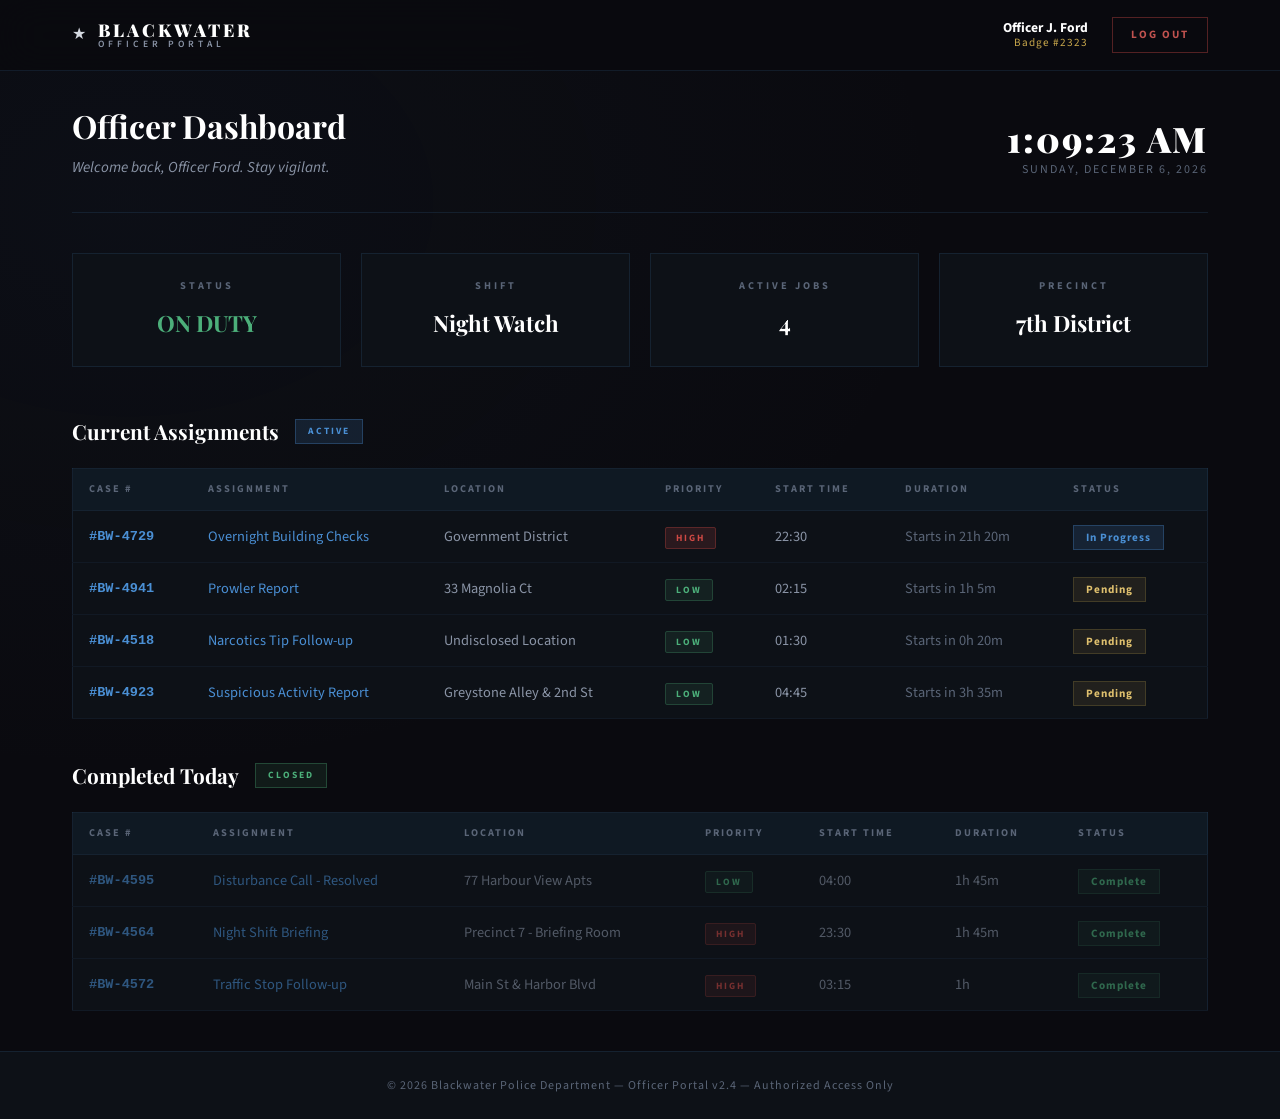
==== commit 344ba6d4: "Add multi-officer login support Three officers can now log in with unique credentials: - Ford (badge" ====
--- a/dashboard.html
+++ b/dashboard.html
@@ -21,8 +21,8 @@
       </div>
       <div class="officer-info">
         <div class="officer-details">
-          <span class="officer-name">Officer J. Ford</span>
-          <span class="officer-badge">Badge #2323</span>
+          <span class="officer-name" id="navOfficerName">Officer J. Ford</span>
+          <span class="officer-badge" id="navOfficerBadge">Badge #2323</span>
         </div>
         <a href="index.html" class="btn-logout" id="logoutBtn">LOG OUT</a>
       </div>
@@ -36,7 +36,7 @@
       <div class="dash-header">
         <div class="dash-welcome">
           <h1>Officer Dashboard</h1>
-          <p>Welcome back, Officer Ford. Stay vigilant.</p>
+          <p id="welcomeMsg">Welcome back, Officer Ford. Stay vigilant.</p>
         </div>
         <div class="dash-clock">
           <span class="clock-time" id="clockTime">--:--:--</span>
@@ -158,7 +158,7 @@
       </div>
       <div class="case-modal-section">
         <h3>Assigned Officer</h3>
-        <p>Officer J. Ford — Badge #2323 — Precinct 7</p>
+        <p id="modalOfficer">Officer J. Ford — Badge #2323 — Precinct 7</p>
       </div>
     </div>
   </div>
